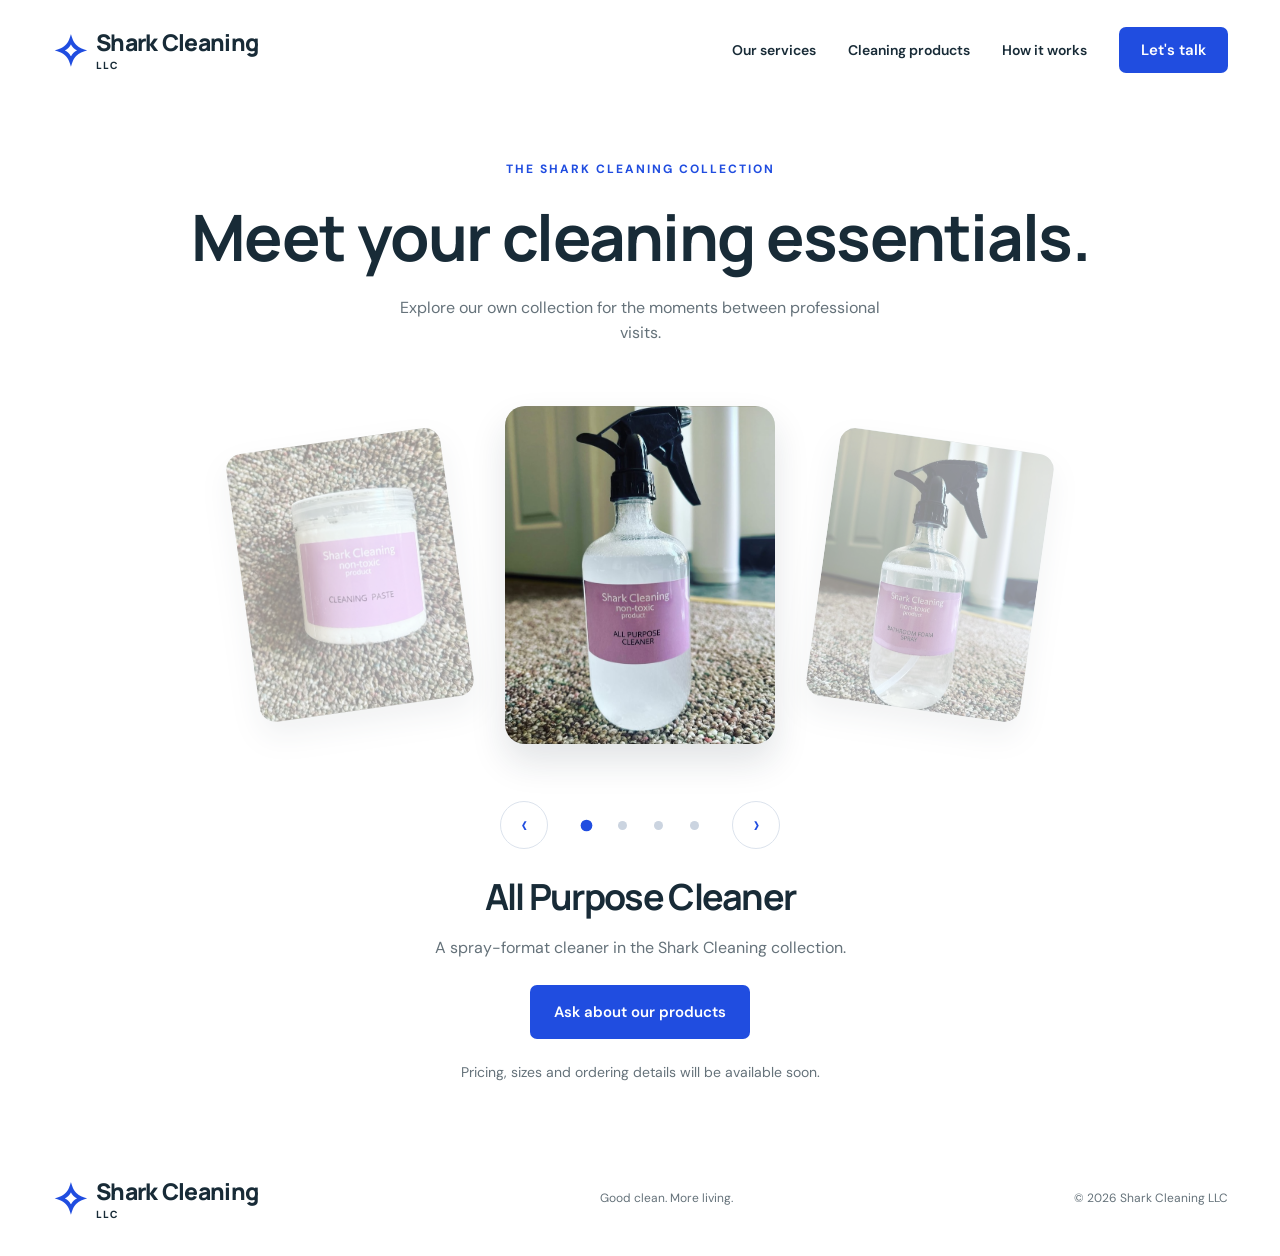
==== cleans.html @ 25c097d4 "Add files via upload" ====
<!DOCTYPE html>
<html lang="en">
<head>
  <meta charset="UTF-8">
  <meta name="viewport" content="width=device-width, initial-scale=1">
  <title>Cleaning Products | Shark Cleaning LLC</title>

  <link rel="stylesheet" href="style.css">

  <style>
    .catalog {
      max-width: 1100px;
      margin: auto;
      padding: 60px 22px 80px;
      text-align: center;
    }

    .catalog h1 {
      font-size: clamp(36px, 6vw, 64px);
    }

    .catalog-intro {
      color: #65727a;
      margin: 22px auto 35px;
      max-width: 520px;
    }

    .carousel {
      position: relative;
      height: 420px;
      overflow: hidden;
      touch-action: pan-y;
    }

    .slide {
      position: absolute;
      top: 25px;
      left: 50%;
      width: 270px;
      margin-left: -135px;
      opacity: 0;
      transform: translateX(0) scale(.7);
      transition: transform .55s ease, opacity .55s ease;
      pointer-events: none;
    }

    .slide.active {
      opacity: 1;
      transform: translateX(0) scale(1);
      z-index: 3;
    }

    .slide.previous {
      opacity: .45;
      transform: translateX(-290px) scale(.8) rotate(-8deg);
      z-index: 2;
    }

    .slide.next {
      opacity: .45;
      transform: translateX(290px) scale(.8) rotate(8deg);
      z-index: 2;
    }

    .catalog-photo {
      position: relative;
      aspect-ratio: 709 / 887;
      overflow: hidden;
      border-radius: 20px;
      background: #e9edf1;
      box-shadow: 0 18px 35px #182b3720;
    }

    .catalog-photo img {
      position: absolute;
      top: 0;
      left: 0;
      width: 100%;
      height: auto;
      transform: translateY(-19.2057%);
    }

    .catalog-photo.paste img {
      width: 125%;
      max-width: none;
      left: -12.5%;
      transform: translateY(-25%);
    }

    .carousel-controls {
      display: flex;
      align-items: center;
      justify-content: center;
      gap: 22px;
      margin-bottom: 28px;
    }

    .carousel-button {
      width: 48px;
      height: 48px;
      border: 1px solid #dce3ed;
      border-radius: 50%;
      background: white;
      color: #204de0;
      font-size: 25px;
      cursor: pointer;
    }

    .carousel-button:hover {
      background: #edf3fa;
    }

    .carousel-dots {
      display: flex;
      gap: 4px;
    }

    .carousel-dot {
      width: 32px;
      height: 32px;
      border: none;
      background: transparent;
      cursor: pointer;
      display: grid;
      place-items: center;
    }

    .carousel-dot::before {
      content: "";
      width: 9px;
      height: 9px;
      background: #cbd4e0;
      border-radius: 50%;
    }

    .carousel-dot[aria-current="true"]::before {
      background: #204de0;
      transform: scale(1.3);
    }

    .product-info {
      max-width: 520px;
      margin: auto;
    }

    .product-info h2 {
      font-size: clamp(26px, 4vw, 36px);
    }

    .product-info p {
      color: #65727a;
      margin: 18px 0 24px;
    }

    .catalog-note {
      margin-top: 22px;
      font-size: 14px;
      color: #65727a;
    }

    @media (max-width: 700px) {
      .catalog {
        padding-top: 35px;
      }

      .carousel {
        height: 350px;
      }

      .slide {
        width: 225px;
        margin-left: -112.5px;
      }

      .slide.previous {
        transform: translateX(-205px) scale(.75) rotate(-8deg);
      }

      .slide.next {
        transform: translateX(205px) scale(.75) rotate(8deg);
      }
    }

    @media (prefers-reduced-motion: reduce) {
      .slide {
        transition: none;
      }
    }
  </style>
</head>

<body>
  <header>
    <a class="brand" href="index.html">
      <span class="brandmark" aria-hidden="true">✧</span>
      <span class="brand-name">
        Shark Cleaning
        <small>LLC</small>
      </span>
    </a>

    <button
      class="menu"
      aria-label="Open navigation"
      aria-expanded="false"
    >☰</button>

    <nav aria-label="Main navigation">
      <a href="index.html#services">Our services</a>
      <a href="products.html" aria-current="page">Cleaning products</a>
      <a href="index.html#how">How it works</a>
      <a class="button small" href="index.html#contact">Let's talk</a>
    </nav>
  </header>

  <main>
    <section class="catalog" aria-labelledby="catalog-title">
      <p class="eyebrow">THE SHARK CLEANING COLLECTION</p>
      <h1 id="catalog-title">Meet your cleaning essentials.</h1>

      <p class="catalog-intro">
        Explore our own collection for the moments
        between professional visits.
      </p>

      <div
        class="carousel"
        id="carousel"
        role="region"
        aria-roledescription="carousel"
        aria-label="Cleaning products"
        tabindex="0"
      >
        <div class="slide">
          <div class="catalog-photo">
            <img
              src="IMG_4723.jpeg"
              alt="Shark Cleaning All Purpose Cleaner"
              width="709"
              height="1536"
            >
          </div>
        </div>

        <div class="slide">
          <div class="catalog-photo">
            <img
              src="IMG_4722.jpeg"
              alt="Shark Cleaning Bathroom Foam Spray"
              width="709"
              height="1536"
            >
          </div>
        </div>

        <div class="slide">
          <div class="catalog-photo">
            <img
              src="IMG_4721.jpeg"
              alt="Shark Cleaning Glass Cleaner"
              width="709"
              height="1536"
            >
          </div>
        </div>

        <div class="slide">
          <div class="catalog-photo paste">
            <img
              src="IMG_4724.jpeg"
              alt="Shark Cleaning Cleaning Paste"
              width="709"
              height="1536"
            >
          </div>
        </div>
      </div>

      <div class="carousel-controls">
        <button
          class="carousel-button"
          id="previous-product"
          aria-label="Previous product"
          aria-controls="carousel"
        >‹</button>

        <div class="carousel-dots" aria-label="Choose a product">
          <button class="carousel-dot" aria-label="Show All Purpose Cleaner"></button>
          <button class="carousel-dot" aria-label="Show Bathroom Foam Spray"></button>
          <button class="carousel-dot" aria-label="Show Glass Cleaner"></button>
          <button class="carousel-dot" aria-label="Show Cleaning Paste"></button>
        </div>

        <button
          class="carousel-button"
          id="next-product"
          aria-label="Next product"
          aria-controls="carousel"
        >›</button>
      </div>

      <div class="product-info" aria-live="polite" aria-atomic="true">
        <h2 id="product-name">All Purpose Cleaner</h2>
        <p id="product-description">
          A spray-format cleaner in the Shark Cleaning collection.
        </p>
      </div>

      <a class="button" href="index.html#contact">
        Ask about our products
      </a>

      <p class="catalog-note">
        Pricing, sizes and ordering details will be available soon.
      </p>
    </section>
  </main>

  <footer>
    <a class="brand" href="index.html">
      <span class="brandmark" aria-hidden="true">✧</span>
      <span class="brand-name">
        Shark Cleaning
        <small>LLC</small>
      </span>
    </a>

    <p>Good clean. More living.</p>
    <span>© <span id="year">2026</span> Shark Cleaning LLC</span>
  </footer>

  <script src="script.js"></script>

  <script>
    const products = [
      {
        name: "All Purpose Cleaner",
        description:
          "A spray-format cleaner in the Shark Cleaning collection."
      },
      {
        name: "Bathroom Foam Spray",
        description:
          "A bathroom cleaning spray from our own collection."
      },
      {
        name: "Glass Cleaner",
        description:
          "Our glass cleaning product in a spray bottle."
      },
      {
        name: "Cleaning Paste",
        description:
          "Our cleaning paste, available in a jar."
      }
    ];

    const carousel = document.getElementById("carousel");
    const slides = Array.from(carousel.querySelectorAll(".slide"));
    const dots = Array.from(document.querySelectorAll(".carousel-dot"));
    const productName = document.getElementById("product-name");
    const productDescription =
      document.getElementById("product-description");

    let current = 0;

    function showProduct(index) {
      current = (index + products.length) % products.length;

      slides.forEach((slide, i) => {
        slide.classList.remove("active", "previous", "next");
        slide.setAttribute("aria-hidden", String(i !== current));

        if (i === current) {
          slide.classList.add("active");
        } else if (
          i === (current - 1 + products.length) % products.length
        ) {
          slide.classList.add("previous");
        } else if (i === (current + 1) % products.length) {
          slide.classList.add("next");
        }
      });

      dots.forEach((dot, i) => {
        dot.setAttribute("aria-current", String(i === current));
      });

      productName.textContent = products[current].name;
      productDescription.textContent = products[current].description;
    }

    document.getElementById("previous-product")
      .addEventListener("click", () => showProduct(current - 1));

    document.getElementById("next-product")
      .addEventListener("click", () => showProduct(current + 1));

    dots.forEach((dot, i) => {
      dot.addEventListener("click", () => showProduct(i));
    });

    carousel.addEventListener("keydown", (event) => {
      if (event.key === "ArrowRight") {
        event.preventDefault();
        showProduct(current + 1);
      }

      if (event.key === "ArrowLeft") {
        event.preventDefault();
        showProduct(current - 1);
      }
    });

    let touchStart = null;

    carousel.addEventListener("touchstart", (event) => {
      if (event.touches.length !== 1) {
        touchStart = null;
        return;
      }

      touchStart = {
        x: event.touches[0].clientX,
        y: event.touches[0].clientY
      };
    }, { passive: true });

    carousel.addEventListener("touchend", (event) => {
      if (!touchStart) return;

      const dx = event.changedTouches[0].clientX - touchStart.x;
      const dy = event.changedTouches[0].clientY - touchStart.y;

      if (Math.abs(dx) > 45 && Math.abs(dx) > Math.abs(dy)) {
        showProduct(current + (dx < 0 ? 1 : -1));
      }

      touchStart = null;
    }, { passive: true });

    carousel.addEventListener("touchcancel", () => {
      touchStart = null;
    }, { passive: true });

    showProduct(0);
  </script>
</body>
</html>
---- style.css ----
@import url("https://fonts.googleapis.com/css2?family=DM+Sans:wght@400;500;600;700&family=Manrope:wght@400;500;600;700;800&display=swap");
:root {
  --blue: #204de0;
  --ink: #182b37;
  --muted: #65727a;
  --pale: #edf3fa;
}
* {
  box-sizing: border-box;
}
html {
  scroll-behavior: smooth;
  scroll-padding-top: 90px;
}
body {
  margin: 0;
  background: #fff;
  color: var(--ink);
  font-family: "DM Sans", Arial, sans-serif;
  font-size: 16px;
  line-height: 1.6;
}
a {
  color: inherit;
  text-decoration: none;
}
button {
  font: inherit;
}
header {
  height: 100px;
  max-width: 1320px;
  margin: auto;
  padding: 0 52px;
  display: flex;
  align-items: center;
  justify-content: space-between;
}
.brand {
  font-family: Manrope, Arial, sans-serif;
  font-size: 27px;
  font-weight: 800;
  letter-spacing: -1px;
  display: flex;
  align-items: center;
  gap: 9px;
}
.brandmark {
  color: var(--blue);
  font-size: 43px;
  line-height: 1;
}
.brand-small {
  font-size: 9px;
  letter-spacing: 2px;
  align-self: flex-end;
  margin-bottom: 8px;
  margin-left: 2px;
}
nav {
  display: flex;
  gap: 32px;
  align-items: center;
  font-size: 14px;
  font-weight: 600;
}
.button {
  display: inline-flex;
  background: var(--blue);
  color: white;
  align-items: center;
  justify-content: center;
  border-radius: 7px;
  padding: 15px 24px;
  font-weight: 600;
  font-size: 15px;
  transition:
    background 0.2s,
    transform 0.2s;
}
.button:hover {
  background: #1238b7;
  transform: translateY(-2px);
}
.small {
  padding: 11px 22px;
}
.menu {
  display: none;
}
.hero {
  max-width: 1320px;
  min-height: 610px;
  margin: auto;
  display: grid;
  grid-template-columns: 1fr 1fr;
  padding: 32px 52px 60px;
  gap: 45px;
  align-items: center;
}
.eyebrow {
  font-size: 12px;
  font-weight: 700;
  letter-spacing: 2px;
  color: var(--blue);
  margin: 0 0 22px;
}
h1,
h2,
h3 {
  font-family: Manrope, Arial, sans-serif;
  line-height: 1.12;
  margin: 0;
  font-weight: 700;
  letter-spacing: -1.7px;
}
h1 {
  font-size: clamp(48px, 5.5vw, 76px);
}
h1 span {
  color: var(--blue);
}
.lead {
  max-width: 410px;
  font-size: 18px;
  color: var(--muted);
  line-height: 1.75;
  margin: 28px 0;
}
.actions {
  display: flex;
  align-items: center;
  gap: 24px;
}
.text-link {
  font-size: 14px;
  font-weight: 600;
  border-bottom: 1px solid #aab2bd;
  padding: 5px 0;
}
.hero-note {
  display: flex;
  gap: 14px;
  align-items: center;
  margin-top: 42px;
}
.hero-note > span {
  font-size: 36px;
  color: var(--blue);
}
.hero-note p {
  font-size: 13px;
  color: var(--muted);
  line-height: 1.6;
  margin: 0;
}
.hero-note strong {
  font-weight: 500;
  color: var(--ink);
}
.hero-visual {
  position: relative;
  min-width: 0;
}
.hero-visual img {
  width: 100%;
  height: 510px;
  object-fit: cover;
  border-radius: 100px 12px 12px 12px;
  display: block;
  background: #e5eef5;
}
.photo-tag {
  position: absolute;
  bottom: 29px;
  left: -25px;
  background: white;
  padding: 19px 25px;
  border-radius: 10px;
  display: flex;
  gap: 15px;
  align-items: center;
  box-shadow: 0 10px 40px #142e3821;
  font-weight: 700;
  font-size: 18px;
}
.photo-tag > span {
  font-size: 39px;
  color: var(--blue);
}
.photo-tag small {
  display: block;
  color: var(--muted);
  font-size: 12px;
  font-weight: 400;
  margin-top: 3px;
}
.vertical-label {
  position: absolute;
  right: 17px;
  top: 35px;
  writing-mode: vertical-rl;
  font-size: 10px;
  letter-spacing: 3px;
  background: #ffffffbc;
  padding: 12px 5px;
  border-radius: 5px;
}
.ribbon {
  display: flex;
  justify-content: center;
  gap: 85px;
  background: var(--pale);
  padding: 24px;
  font-size: 14px;
  font-weight: 500;
}
.ribbon span:before {
  content: "✧";
  color: var(--blue);
  margin-right: 14px;
  font-size: 20px;
}
.section {
  max-width: 1320px;
  margin: auto;
  padding: 95px 52px;
}
.section-heading {
  display: flex;
  justify-content: space-between;
  gap: 45px;
  align-items: flex-end;
  margin-bottom: 40px;
}
h2 {
  font-size: 46px;
}
.section-heading > p {
  max-width: 355px;
  color: var(--muted);
  margin: 0 0 3px;
  font-size: 16px;
}
.cards {
  display: grid;
  grid-template-columns: repeat(3, 1fr);
  gap: 20px;
}
.service {
  border: 1px solid #dde4eb;
  border-radius: 12px;
  padding: 31px 29px;
}
.featured {
  background: var(--pale);
  border-color: var(--pale);
}
.card-number {
  font-size: 11px;
  letter-spacing: 1.4px;
  color: var(--muted);
}
.service-icon {
  display: block;
  font-size: 44px;
  color: var(--blue);
  margin: 24px 0 20px;
  line-height: 1;
}
h3 {
  font-size: 24px;
  letter-spacing: -0.7px;
}
.service p,
.product p {
  color: var(--muted);
  font-size: 14px;
  line-height: 1.8;
}
.service ul {
  padding: 0;
  list-style: none;
  font-size: 13px;
  margin: 24px 0 28px;
}
.service li {
  margin: 11px 0;
}
.service li:before {
  content: "✓";
  color: var(--blue);
  margin-right: 10px;
}
.service a {
  font-size: 14px;
  color: var(--blue);
  font-weight: 700;
  border-bottom: 1px solid #b7c7f5;
  padding-bottom: 4px;
}
.fine {
  color: var(--muted);
  font-size: 12px;
  margin-top: 20px;
}
.products {
  max-width: none;
  background: #f5f7f9;
  padding-left: max(52px, calc((100vw - 1216px) / 2));
  padding-right: max(52px, calc((100vw - 1216px) / 2));
}
.product-grid {
  display: grid;
  grid-template-columns: repeat(3, 1fr);
  gap: 24px;
}
.product-art {
  height: 290px;
  border-radius: 11px;
  padding: 22px 26px;
  position: relative;
  overflow: hidden;
  display: flex;
  flex-direction: column;
  justify-content: space-between;
}
.p1 {
  background: #dbe7fb;
  color: #2349b9;
}
.p2 {
  background: #1f49d6;
  color: #fff;
}
.p3 {
  background: #d6e8e8;
  color: #254d50;
}
.product-art > span {
  font-size: 13px;
  letter-spacing: 2px;
}
.product-art p {
  font-size: 10px;
  letter-spacing: 2px;
  color: inherit;
}
.product-art h3 {
  font-size: 35px;
  line-height: 1.15;
  position: relative;
  z-index: 1;
}
.art-star {
  position: absolute;
  right: 14px;
  top: 23px;
  font-size: 155px;
  opacity: 0.25;
  line-height: 1;
}
.product-title {
  display: flex;
  justify-content: space-between;
  align-items: center;
  gap: 10px;
  margin-top: 23px;
}
.product-title h3 {
  font-size: 19px;
}
.product-title > span {
  font-size: 11px;
  color: var(--muted);
}
.product-footer {
  display: flex;
  align-items: center;
  justify-content: space-between;
  border-top: 1px solid #dbe1e7;
  padding-top: 27px;
  margin-top: 30px;
  gap: 20px;
}
.product-footer p {
  font-size: 14px;
  color: var(--muted);
}
.dark {
  background: var(--ink);
}
.how {
  display: grid;
  grid-template-columns: 1fr 1fr;
  gap: 60px;
}
.how-intro {
  color: var(--muted);
  margin-top: 25px;
}
.steps article {
  display: flex;
  gap: 26px;
  padding: 25px 0;
  border-bottom: 1px solid #dfe4e9;
}
.steps article:first-child {
  padding-top: 0;
}
.steps article > span {
  font-size: 14px;
  color: var(--blue);
  font-weight: 700;
}
.steps h3 {
  font-size: 22px;
}
.steps p {
  font-size: 14px;
  color: var(--muted);
  margin-bottom: 0;
}
.faq {
  padding-top: 20px;
  max-width: 960px;
}
.faq h2 {
  margin-bottom: 36px;
}
.faq details {
  border-bottom: 1px solid #dfe4e9;
  padding: 22px 0;
}
.faq summary {
  cursor: pointer;
  font-weight: 600;
  list-style: none;
  display: flex;
  justify-content: space-between;
  gap: 20px;
}
.faq summary:after {
  content: "+";
  color: var(--blue);
  font-size: 23px;
  line-height: 1;
}
.faq details[open] summary:after {
  content: "−";
}
.faq details p {
  color: var(--muted);
  font-size: 14px;
  max-width: 680px;
}
.contact {
  max-width: 1216px;
  margin: 0 auto 65px;
  background: var(--blue);
  border-radius: 15px;
  color: #fff;
  padding: 65px;
  display: grid;
  grid-template-columns: 1fr 1fr;
  gap: 60px;
}
.contact .eyebrow {
  color: #d2dfff;
}
.contact h2 {
  font-size: 56px;
}
.contact > div > p {
  color: #d5dfff;
}
.contact-card {
  background: #ffffff12;
  border: 1px solid #ffffff35;
  border-radius: 11px;
  padding: 30px;
}
.contact-card h3 {
  font-size: 25px;
}
.contact-card p {
  font-size: 14px;
  color: #d5dfff;
}
.contact-row {
  display: flex;
  justify-content: space-between;
  padding: 15px 0;
  border-top: 1px solid #ffffff30;
  font-size: 14px;
}
.contact-note {
  font-size: 12px !important;
  margin-bottom: 0;
}
footer {
  max-width: 1320px;
  margin: auto;
  padding: 0 52px 35px;
  display: flex;
  justify-content: space-between;
  align-items: center;
  gap: 20px;
}
footer .brand {
  font-size: 22px;
}
footer p,
footer > span {
  font-size: 12px;
  color: var(--muted);
}
a:focus-visible,
button:focus-visible,
summary:focus-visible {
  outline: 3px solid #77a6ff;
  outline-offset: 5px;
}
section {
  scroll-margin-top: 25px;
}
@media (max-width: 1000px) {
  header {
    padding: 0 30px;
  }
  nav {
    gap: 20px;
  }
  .brand-small {
    display: none;
  }
  .hero {
    padding: 20px 30px 50px;
    gap: 30px;
  }
  h1 {
    font-size: 57px;
  }
  .hero-visual img {
    height: 470px;
  }
  .actions {
    gap: 15px;
    flex-wrap: wrap;
  }
  .ribbon {
    gap: 30px;
  }
  .section {
    padding: 70px 30px;
  }
  .products {
    padding: 70px 30px;
  }
  .service {
    padding: 24px 20px;
  }
  .contact {
    margin: 0 30px 50px;
    padding: 45px;
    gap: 35px;
  }
  .contact h2 {
    font-size: 48px;
  }
  .product-title {
    align-items: flex-start;
    flex-direction: column;
  }
  footer {
    padding: 0 30px 30px;
  }
}
@media (max-width: 700px) {
  header {
    height: 80px;
    padding: 0 22px;
    position: relative;
  }
  .brand {
    font-size: 24px;
  }
  .menu {
    display: block;
    border: 0;
    background: var(--pale);
    border-radius: 7px;
    padding: 6px 12px;
    color: var(--ink);
    font-size: 22px;
  }
  nav {
    display: none;
    position: absolute;
    top: 75px;
    left: 20px;
    right: 20px;
    z-index: 10;
    background: #fff;
    box-shadow: 0 10px 30px #182b3722;
    padding: 22px;
    border-radius: 10px;
    align-items: stretch;
  }
  nav.open {
    display: flex;
    flex-direction: column;
    gap: 20px;
  }
  .hero {
    grid-template-columns: 1fr;
    padding: 28px 22px 40px;
    gap: 35px;
  }
  h1 {
    font-size: 58px;
  }
  .eyebrow {
    font-size: 10px;
    letter-spacing: 1.7px;
    margin-bottom: 18px;
  }
  .lead {
    font-size: 16px;
    margin: 23px 0;
  }
  .hero-note {
    margin-top: 25px;
  }
  .hero-visual img {
    height: 370px;
    border-top-left-radius: 70px;
  }
  .photo-tag {
    left: 15px;
    bottom: 20px;
    padding: 15px 19px;
    font-size: 16px;
  }
  .ribbon {
    gap: 14px;
    justify-content: flex-start;
    flex-wrap: wrap;
    padding: 20px 22px;
    font-size: 12px;
  }
  .ribbon span:before {
    margin-right: 7px;
  }
  .section,
  .products {
    padding: 58px 22px;
  }
  .section-heading {
    display: block;
    margin-bottom: 28px;
  }
  .section-heading > p {
    margin-top: 23px;
  }
  h2 {
    font-size: 37px;
  }
  .cards,
  .product-grid,
  .how {
    grid-template-columns: 1fr;
  }
  .service {
    padding: 28px;
  }
  .service-icon {
    margin: 20px 0;
  }
  .service p {
    max-width: 400px;
  }
  .product-art {
    height: 260px;
  }
  .product-title {
    flex-direction: row;
    align-items: center;
  }
  .product-footer {
    flex-direction: column;
    align-items: flex-start;
  }
  .how {
    gap: 32px;
  }
  .faq {
    padding-top: 10px;
  }
  .faq summary {
    font-size: 15px;
  }
  .contact {
    margin: 0 22px 35px;
    padding: 33px 25px;
    grid-template-columns: 1fr;
    gap: 25px;
  }
  .contact h2 {
    font-size: 45px;
  }
  .contact-card {
    padding: 23px;
  }
  footer {
    padding: 0 22px 28px;
    flex-wrap: wrap;
  }
  footer p {
    display: none;
  }
  footer > span {
    font-size: 11px;
  }
  .product-art h3 {
    font-size: 37px;
  }
}
@media (prefers-reduced-motion: reduce) {
  html {
    scroll-behavior: auto;
  }
  .button {
    transition: none;
  }
}

/* Shark Cleaning brand and real product collection */
.brand-name {
  display: flex;
  flex-direction: column;
  font-size: 23px;
  line-height: 1.2;
  letter-spacing: -0.7px;
}
.brand-name small {
  font-size: 10px;
  letter-spacing: 2px;
  margin-top: 3px;
}
.real-products {
  grid-template-columns: repeat(4, minmax(0, 1fr));
  gap: 20px;
}
.product-photo {
  position: relative;
  overflow: hidden;
  aspect-ratio: 709/887;
  border-radius: 11px;
  background: #dae1dc;
}
.product-photo img {
  position: absolute;
  top: 0;
  left: 0;
  width: 100%;
  height: auto;
  display: block;
  transform: translateY(-19.2057%);
}
.product-photo.paste {
  aspect-ratio: 709/887;
  background: #dce1dc;
}
.product-photo.paste img {
  top: 10%;
  transform: translateY(-25%);
}
.real-products .product-title h3 {
  font-size: 20px;
  line-height: 1.3;
}
.product-enquire {
  font-size: 14px;
  font-weight: 600;
  color: var(--blue);
  border-bottom: 1px solid #b7c7f5;
  padding-bottom: 3px;
}
.real-products .product p {
  min-height: 51px;
}
.product-photo.paste {
  background: #808273;
}
.product-photo.paste img {
  top: 0;
  transform: translateY(-25%);
  width: 125%;
  max-width: none;
  left: -12.5%;
}
.product-photo.paste {
  aspect-ratio: 1/1.251;
}
@media (max-width: 1000px) {
  .real-products {
    grid-template-columns: repeat(2, minmax(0, 1fr));
  }
  .brand-name {
    font-size: 20px;
  }
  nav {
    gap: 20px;
  }
}
@media (max-width: 700px) {
  .real-products {
    grid-template-columns: repeat(2, minmax(0, 1fr));
    gap: 26px 15px;
  }
  .real-products .product-title h3 {
    font-size: 17px;
  }
  .real-products .product p {
    font-size: 13px;
    min-height: 70px;
  }
  .product-enquire {
    font-size: 12px;
  }
  .brand-name {
    font-size: 22px;
  }
  .product-photo {
    border-radius: 8px;
  }
}
@media (max-width: 360px) {
  .real-products {
    grid-template-columns: 1fr;
  }
  .real-products .product p {
    min-height: 0;
  }
}
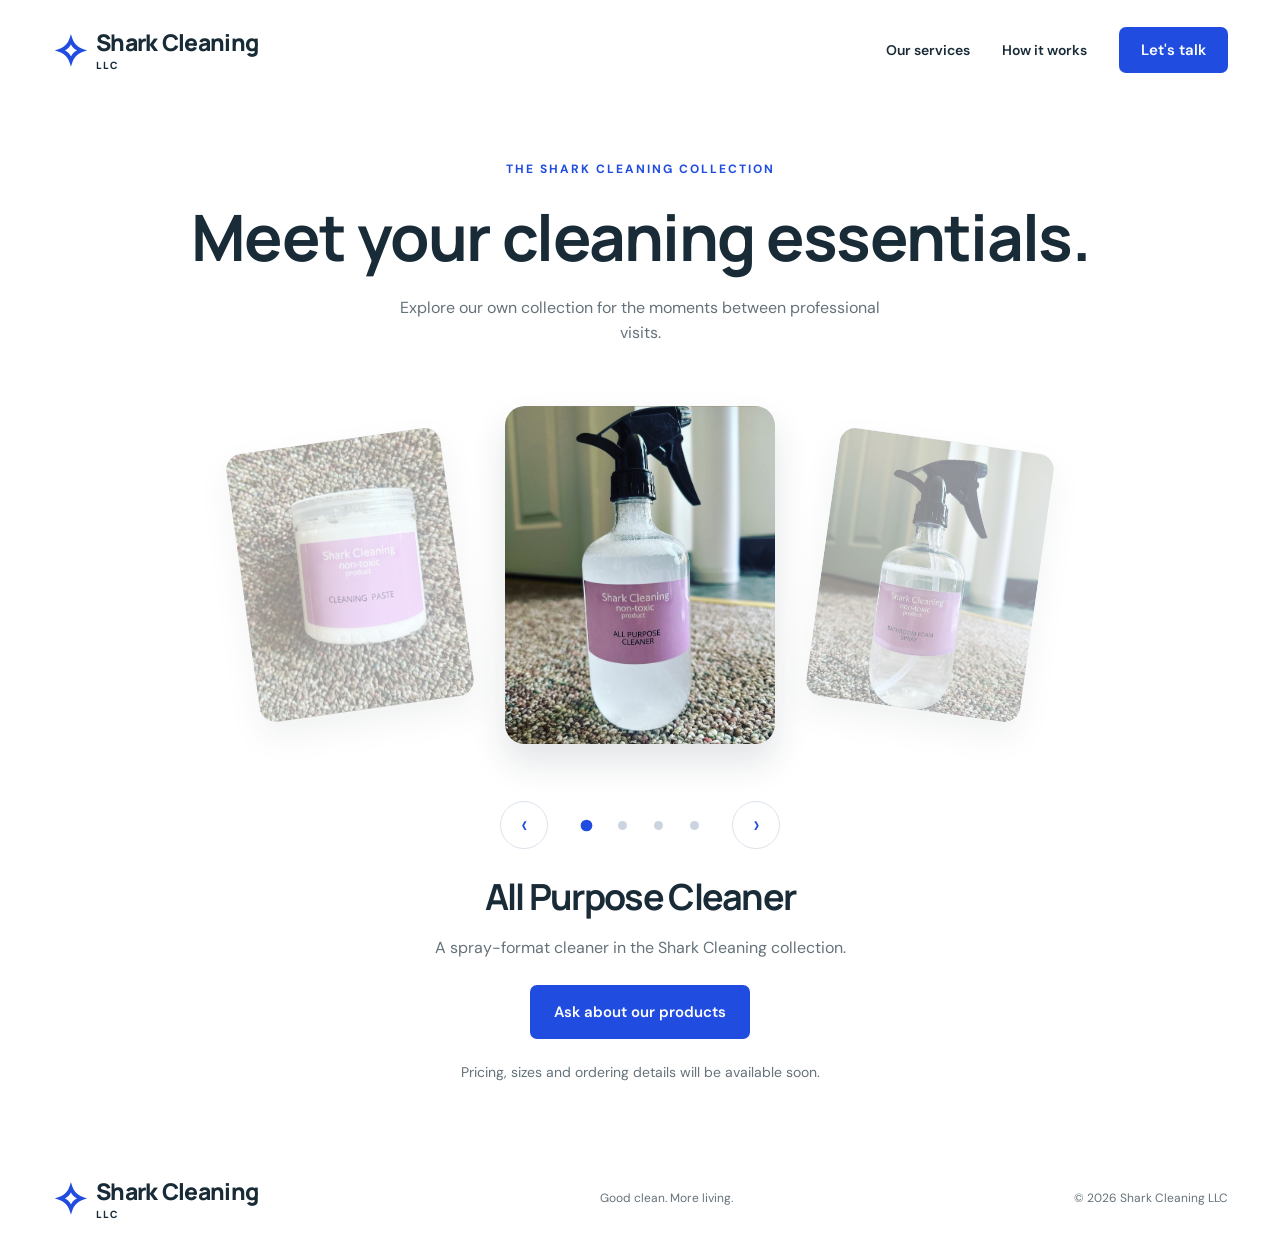
==== commit a04a5393: "Add files via upload" ====
--- a/cleans.html
+++ b/cleans.html
@@ -207,7 +207,6 @@
 
     <nav aria-label="Main navigation">
       <a href="index.html#services">Our services</a>
-      <a href="products.html" aria-current="page">Cleaning products</a>
       <a href="index.html#how">How it works</a>
       <a class="button small" href="index.html#contact">Let's talk</a>
     </nav>
